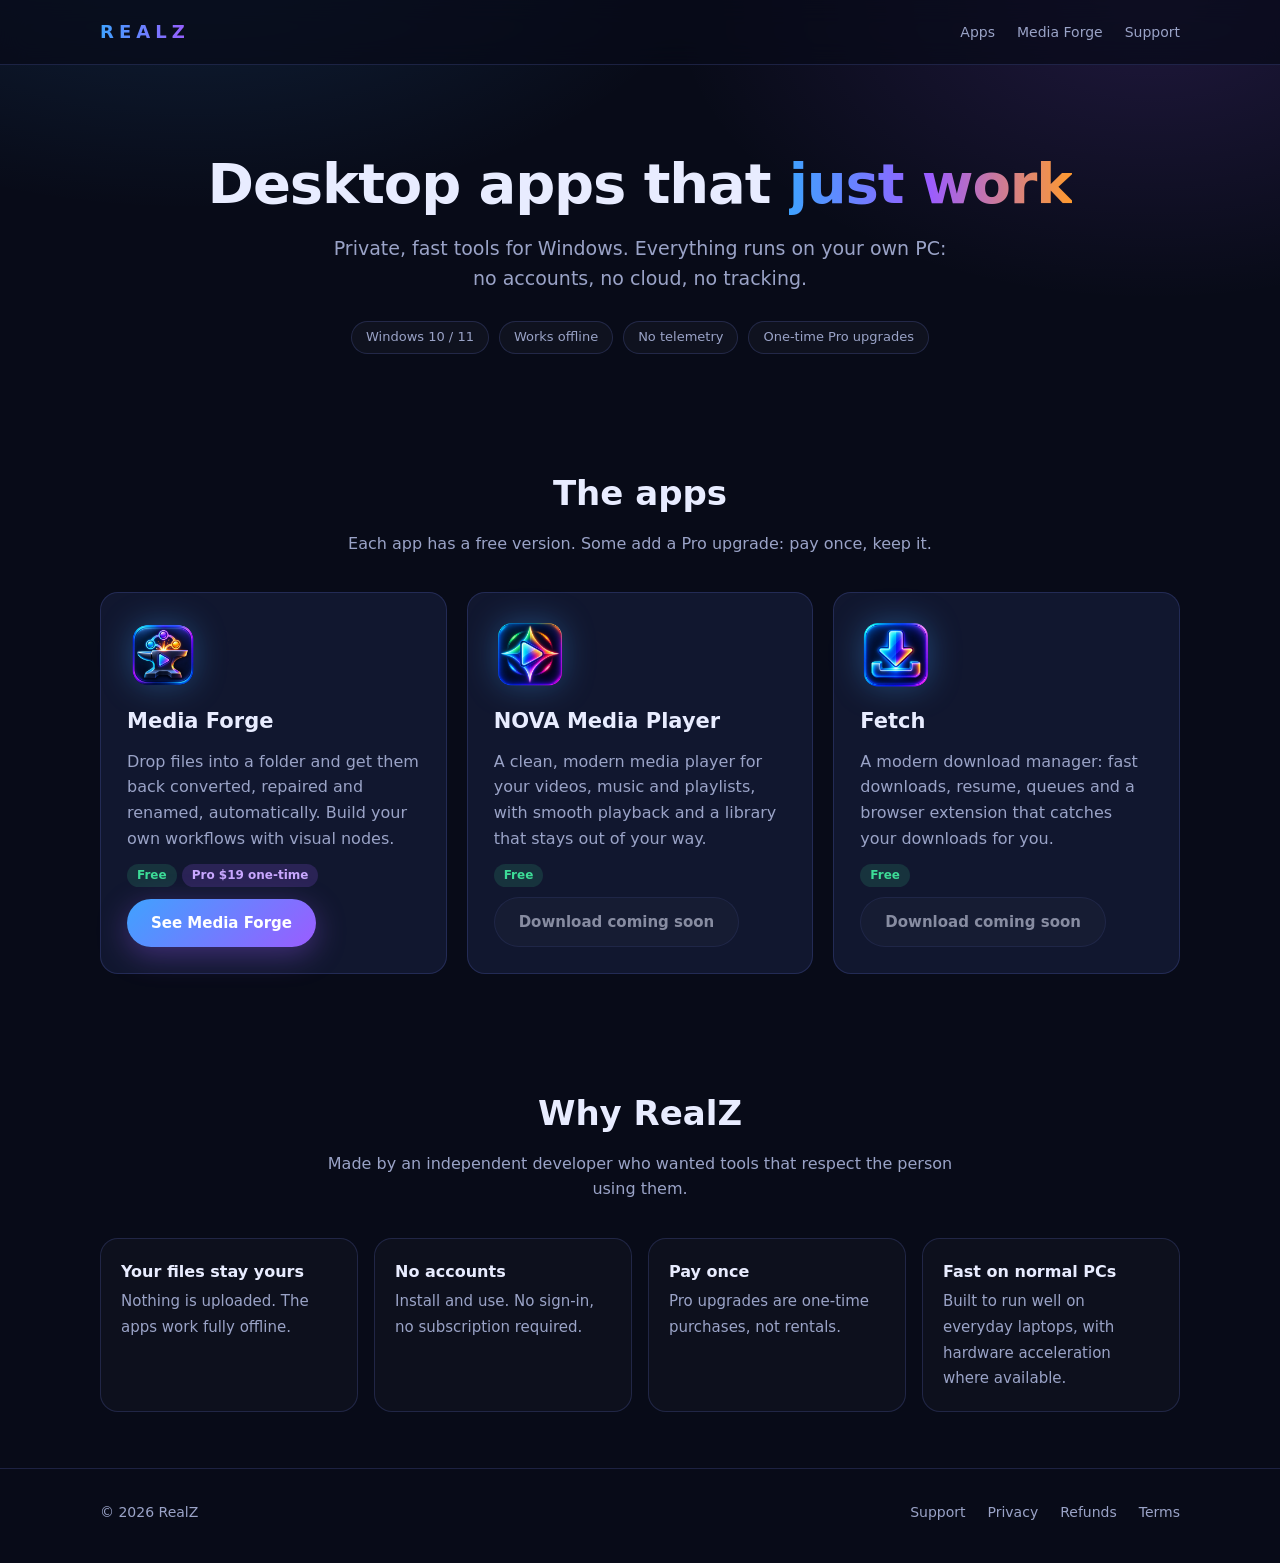
==== index.html @ 77c20a7e "RealZ website: home, Media Forge, support, privacy, refund and terms pages Co-Authored-By: Claude Op" ====
<!doctype html>
<html lang="en">
<head>
  <meta charset="utf-8">
  <meta name="viewport" content="width=device-width, initial-scale=1">
  <title>RealZ: private, powerful apps for Windows</title>
  <meta name="description" content="RealZ makes private, offline desktop apps for Windows: Media Forge (automatic media converter), NOVA (media player) and Fetch (download manager). No accounts, no cloud, no tracking.">
  <meta property="og:title" content="RealZ: private, powerful apps for Windows">
  <meta property="og:description" content="Media Forge, NOVA and Fetch: offline desktop apps with no accounts and no tracking.">
  <meta property="og:image" content="https://animazgames-crypto.github.io/img/forge.png">
  <link rel="icon" href="img/favicon.png">
  <link rel="stylesheet" href="style.css">
</head>
<body>
  <header>
    <div class="wrap">
      <a class="logo" href="./"><span>REALZ</span></a>
      <nav>
        <a href="./#apps">Apps</a>
        <a href="forge.html">Media Forge</a>
        <a href="support.html">Support</a>
      </nav>
    </div>
  </header>

  <main>
    <div class="wrap hero">
      <h1>Desktop apps that <em>just work</em></h1>
      <p>Private, fast tools for Windows. Everything runs on your own PC: no accounts, no cloud, no tracking.</p>
      <div class="pills">
        <span class="pill">Windows 10 / 11</span>
        <span class="pill">Works offline</span>
        <span class="pill">No telemetry</span>
        <span class="pill">One-time Pro upgrades</span>
      </div>
    </div>

    <section id="apps">
      <div class="wrap">
        <h2>The apps</h2>
        <p class="lead">Each app has a free version. Some add a Pro upgrade: pay once, keep it.</p>
        <div class="grid">
          <div class="card">
            <img src="img/forge.png" alt="RealZ Media Forge icon" width="72" height="72">
            <h3>Media Forge</h3>
            <p>Drop files into a folder and get them back converted, repaired and renamed, automatically. Build your own workflows with visual nodes.</p>
            <p><span class="tag">Free</span> <span class="tag pro">Pro $19 one-time</span></p>
            <a class="btn btn-main" href="forge.html">See Media Forge</a>
          </div>
          <div class="card">
            <img src="img/nova.png" alt="RealZ NOVA icon" width="72" height="72">
            <h3>NOVA Media Player</h3>
            <p>A clean, modern media player for your videos, music and playlists, with smooth playback and a library that stays out of your way.</p>
            <p><span class="tag">Free</span></p>
            <span class="btn btn-ghost" aria-disabled="true">Download coming soon</span>
          </div>
          <div class="card">
            <img src="img/fetch.png" alt="RealZ Fetch icon" width="72" height="72">
            <h3>Fetch</h3>
            <p>A modern download manager: fast downloads, resume, queues and a browser extension that catches your downloads for you.</p>
            <p><span class="tag">Free</span></p>
            <span class="btn btn-ghost" aria-disabled="true">Download coming soon</span>
          </div>
        </div>
      </div>
    </section>

    <section>
      <div class="wrap">
        <h2>Why RealZ</h2>
        <p class="lead">Made by an independent developer who wanted tools that respect the person using them.</p>
        <div class="features">
          <div class="feature"><b>Your files stay yours</b><span>Nothing is uploaded. The apps work fully offline.</span></div>
          <div class="feature"><b>No accounts</b><span>Install and use. No sign-in, no subscription required.</span></div>
          <div class="feature"><b>Pay once</b><span>Pro upgrades are one-time purchases, not rentals.</span></div>
          <div class="feature"><b>Fast on normal PCs</b><span>Built to run well on everyday laptops, with hardware acceleration where available.</span></div>
        </div>
      </div>
    </section>
  </main>

  <footer>
    <div class="wrap">
      <span>© 2026 RealZ</span>
      <nav>
        <a href="support.html">Support</a>
        <a href="privacy.html">Privacy</a>
        <a href="refund.html">Refunds</a>
        <a href="terms.html">Terms</a>
      </nav>
    </div>
  </footer>
</body>
</html>
---- style.css ----
/* RealZ website — dark neon, matching the app icons. */
:root {
  --bg: #080b18;
  --bg-2: #0e1328;
  --card: rgba(22, 28, 58, .72);
  --line: rgba(122, 140, 255, .18);
  --text: #e8ecff;
  --muted: #9aa3c7;
  --blue: #3fa2ff;
  --purple: #9b5cff;
  --orange: #ff9a2e;
  --green: #3ddc97;
  --radius: 18px;
}

* { box-sizing: border-box; }
html { scroll-behavior: smooth; }
body {
  margin: 0; background: var(--bg); color: var(--text);
  font: 16px/1.6 'Segoe UI', system-ui, -apple-system, sans-serif;
  background-image:
    radial-gradient(900px 500px at 15% -10%, rgba(63, 162, 255, .16), transparent 60%),
    radial-gradient(800px 500px at 90% 0%, rgba(155, 92, 255, .16), transparent 60%);
  background-attachment: fixed;
}
a { color: var(--blue); text-decoration: none; }
a:hover { text-decoration: underline; }
img { max-width: 100%; display: block; }
.wrap { width: min(1080px, 100% - 32px); margin: 0 auto; }

/* Header */
header { position: sticky; top: 0; z-index: 10; backdrop-filter: blur(12px); background: rgba(8, 11, 24, .72); border-bottom: 1px solid var(--line); }
header .wrap { display: flex; align-items: center; gap: 24px; height: 64px; }
.logo { font-weight: 800; letter-spacing: .28em; font-size: 18px; color: var(--text); }
.logo span { background: linear-gradient(90deg, var(--blue), var(--purple)); -webkit-background-clip: text; background-clip: text; color: transparent; }
nav { margin-left: auto; display: flex; gap: 22px; font-size: 14px; }
nav a { color: var(--muted); }
nav a:hover, nav a.active { color: var(--text); text-decoration: none; }

/* Hero */
.hero { padding: 88px 0 56px; text-align: center; }
.hero h1 { font-size: clamp(34px, 6vw, 56px); line-height: 1.1; margin: 0 0 18px; letter-spacing: -.02em; }
.hero h1 em { font-style: normal; background: linear-gradient(90deg, var(--blue), var(--purple), var(--orange)); -webkit-background-clip: text; background-clip: text; color: transparent; }
.hero p { color: var(--muted); font-size: 19px; max-width: 640px; margin: 0 auto 28px; }
.hero .app-icon { width: 128px; margin: 0 auto 22px; filter: drop-shadow(0 0 28px rgba(155, 92, 255, .45)); }
.pills { display: flex; gap: 10px; justify-content: center; flex-wrap: wrap; }
.pill { font-size: 13px; color: var(--muted); border: 1px solid var(--line); border-radius: 999px; padding: 5px 14px; background: rgba(255, 255, 255, .03); }

/* Buttons */
.btn { display: inline-flex; align-items: center; justify-content: center; gap: 8px; padding: 12px 24px; border-radius: 999px; font-weight: 700; font-size: 15px; border: 0; cursor: pointer; }
.btn:hover { text-decoration: none; filter: brightness(1.1); }
.btn-main { color: #fff; background: linear-gradient(135deg, var(--blue), var(--purple)); box-shadow: 0 8px 30px rgba(155, 92, 255, .35); }
.btn-ghost { color: var(--text); border: 1px solid var(--line); background: rgba(255, 255, 255, .04); }
.btn[aria-disabled="true"] { opacity: .55; cursor: default; filter: none; }
.actions { display: flex; gap: 12px; justify-content: center; flex-wrap: wrap; margin-top: 8px; }
.soon { display: block; font-size: 13px; color: var(--muted); margin-top: 10px; }

/* Sections */
section { padding: 56px 0; }
h2 { font-size: clamp(26px, 4vw, 34px); margin: 0 0 10px; text-align: center; }
.lead { color: var(--muted); text-align: center; max-width: 640px; margin: 0 auto 36px; }

.grid { display: grid; grid-template-columns: repeat(auto-fit, minmax(280px, 1fr)); gap: 20px; }
.card { background: var(--card); border: 1px solid var(--line); border-radius: var(--radius); padding: 26px; display: flex; flex-direction: column; gap: 10px; }
.card img { width: 72px; filter: drop-shadow(0 0 16px rgba(63, 162, 255, .35)); }
.card h3 { margin: 4px 0 0; font-size: 21px; }
.card p { margin: 0; color: var(--muted); }
.card .price { font-weight: 700; color: var(--text); }
.card .btn { margin-top: auto; align-self: flex-start; }
.tag { display: inline-block; font-size: 12px; font-weight: 700; padding: 2px 10px; border-radius: 999px; background: rgba(61, 220, 151, .14); color: var(--green); }
.tag.pro { background: rgba(155, 92, 255, .18); color: #c9a8ff; }

/* Feature list */
.features { display: grid; grid-template-columns: repeat(auto-fit, minmax(240px, 1fr)); gap: 16px; }
.feature { padding: 20px; border-radius: var(--radius); border: 1px solid var(--line); background: rgba(255, 255, 255, .025); }
.feature b { display: block; margin-bottom: 4px; }
.feature span { color: var(--muted); font-size: 15px; }

/* Plans */
.plans { display: grid; grid-template-columns: repeat(auto-fit, minmax(300px, 1fr)); gap: 20px; }
.plan { background: var(--card); border: 1px solid var(--line); border-radius: var(--radius); padding: 28px; }
.plan.pro { border-color: rgba(155, 92, 255, .55); box-shadow: 0 0 40px rgba(155, 92, 255, .18); }
.plan h3 { margin: 0; font-size: 22px; }
.plan .amount { font-size: 40px; font-weight: 800; margin: 8px 0 2px; }
.plan .amount small { font-size: 15px; color: var(--muted); font-weight: 500; }
.plan ul { padding: 0; margin: 18px 0 22px; list-style: none; }
.plan li { padding: 6px 0 6px 28px; position: relative; color: #cfd5f5; }
.plan li::before { content: '✓'; position: absolute; left: 4px; color: var(--green); font-weight: 700; }
.plan.pro li::before { color: #c9a8ff; }

/* FAQ + text pages */
.faq { max-width: 760px; margin: 0 auto; }
details { border: 1px solid var(--line); border-radius: 14px; padding: 14px 18px; margin-bottom: 10px; background: rgba(255, 255, 255, .025); }
summary { cursor: pointer; font-weight: 600; }
details p { color: var(--muted); margin: 10px 0 0; }
.doc { max-width: 760px; margin: 0 auto; padding: 56px 0 72px; }
.doc h1 { font-size: 36px; margin: 0 0 6px; }
.doc .updated { color: var(--muted); margin: 0 0 32px; }
.doc h2 { text-align: left; font-size: 21px; margin: 32px 0 8px; }
.doc p, .doc li { color: #cfd5f5; }

/* Footer */
footer { border-top: 1px solid var(--line); padding: 32px 0 40px; color: var(--muted); font-size: 14px; }
footer .wrap { display: flex; flex-wrap: wrap; gap: 12px 24px; align-items: center; }
footer nav { margin-left: auto; }

@media (max-width: 640px) {
  header .wrap { gap: 12px; }
  nav { gap: 14px; font-size: 13px; }
  .hero { padding: 56px 0 36px; }
  footer nav { margin-left: 0; }
}
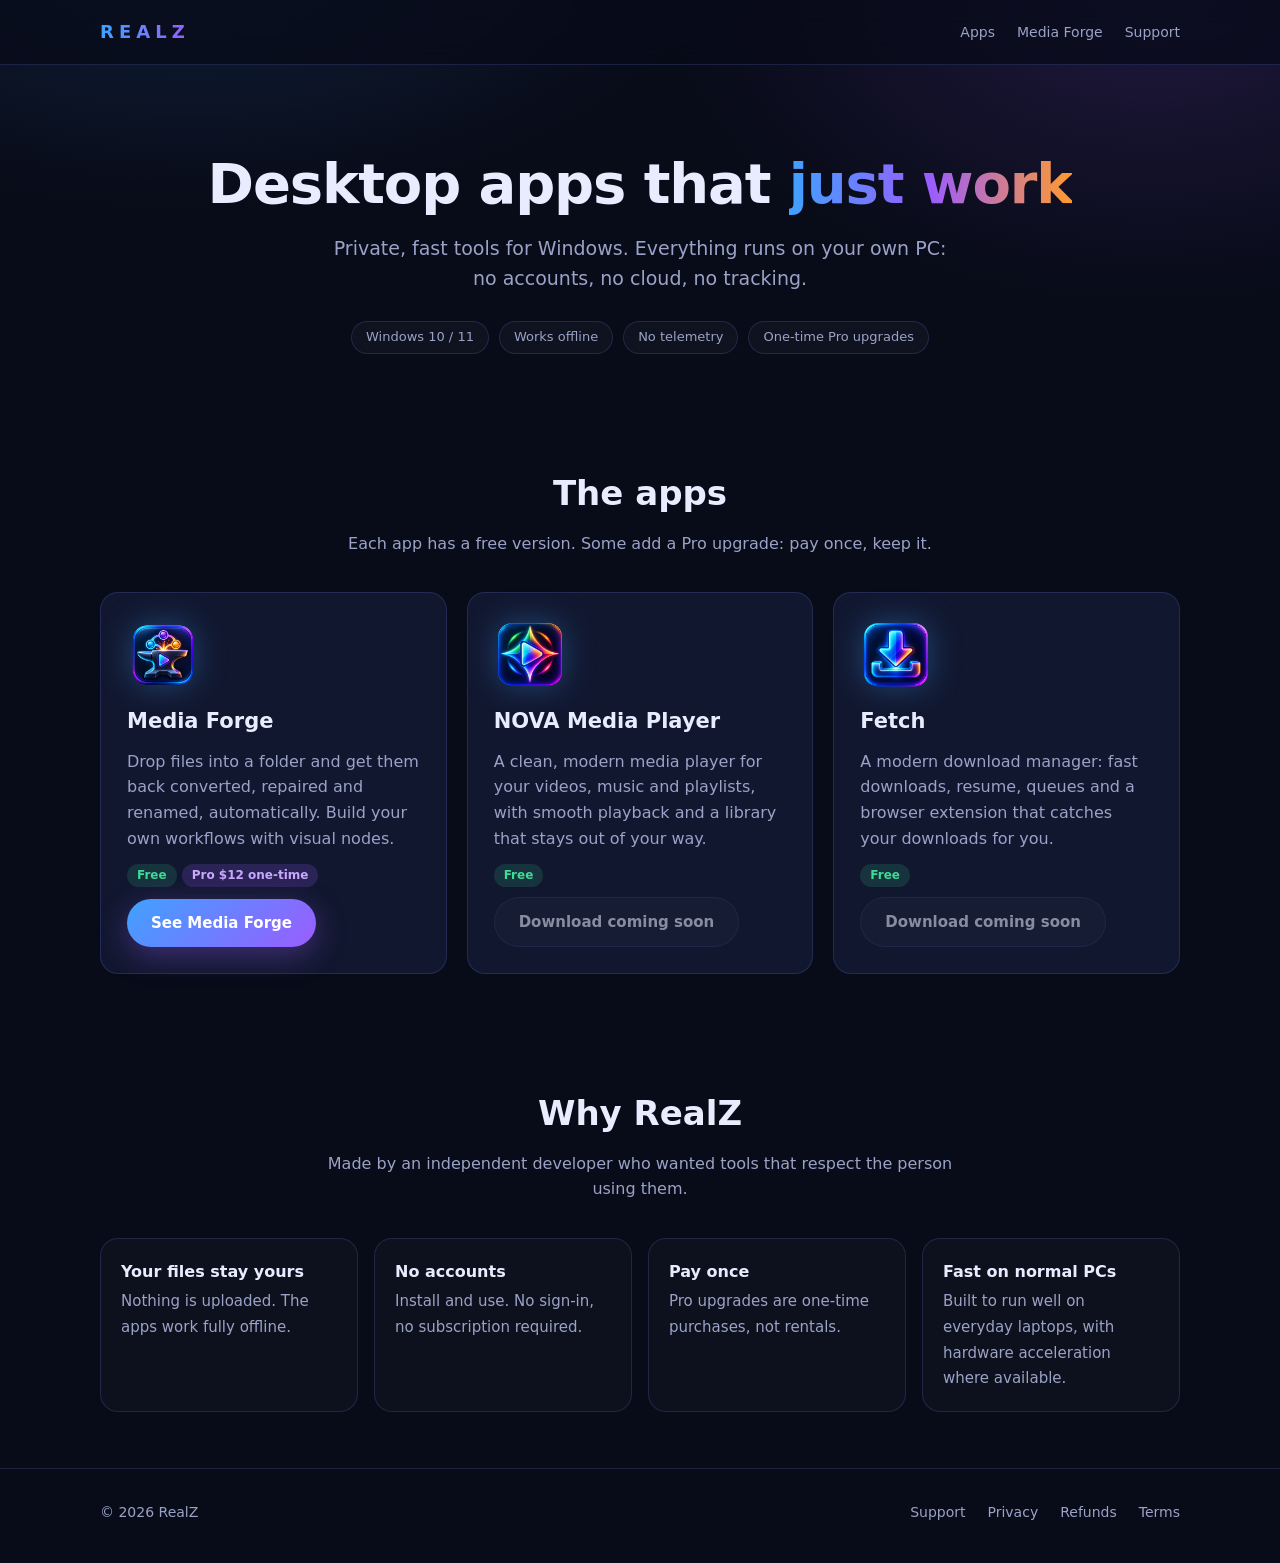
==== commit e7935e5b: "Forge Pro: $12 launch price, match the app's Pro features, explain key activation Co-Authored-By: Cl" ====
--- a/index.html
+++ b/index.html
@@ -44,7 +44,7 @@
             <img src="img/forge.png" alt="RealZ Media Forge icon" width="72" height="72">
             <h3>Media Forge</h3>
             <p>Drop files into a folder and get them back converted, repaired and renamed, automatically. Build your own workflows with visual nodes.</p>
-            <p><span class="tag">Free</span> <span class="tag pro">Pro $19 one-time</span></p>
+            <p><span class="tag">Free</span> <span class="tag pro">Pro $12 one-time</span></p>
             <a class="btn btn-main" href="forge.html">See Media Forge</a>
           </div>
           <div class="card">
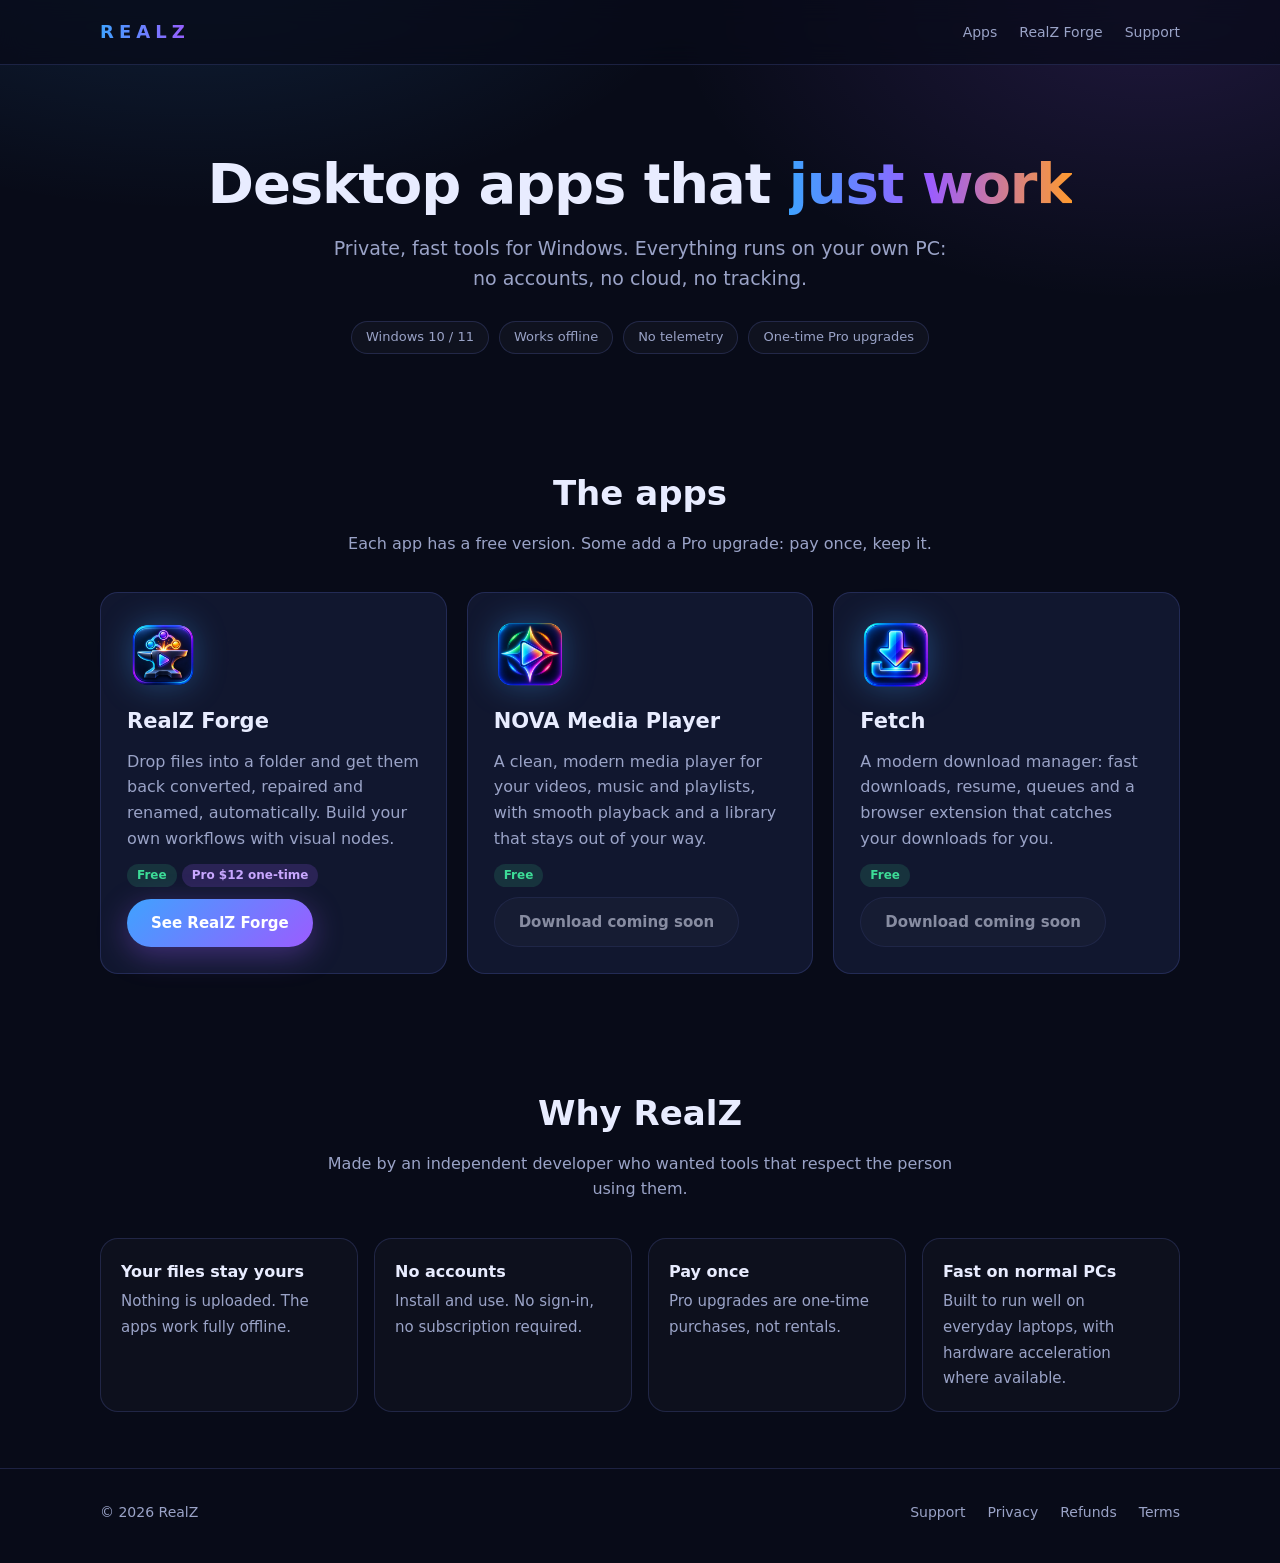
==== commit f3a57649: "RealZ Forge 1.7.0: rename from Media Forge, free download live, FAQ for SmartScreen and FFmpeg Co-Au" ====
--- a/index.html
+++ b/index.html
@@ -4,9 +4,9 @@
   <meta charset="utf-8">
   <meta name="viewport" content="width=device-width, initial-scale=1">
   <title>RealZ: private, powerful apps for Windows</title>
-  <meta name="description" content="RealZ makes private, offline desktop apps for Windows: Media Forge (automatic media converter), NOVA (media player) and Fetch (download manager). No accounts, no cloud, no tracking.">
+  <meta name="description" content="RealZ makes private, offline desktop apps for Windows: RealZ Forge (automatic media converter), NOVA (media player) and Fetch (download manager). No accounts, no cloud, no tracking.">
   <meta property="og:title" content="RealZ: private, powerful apps for Windows">
-  <meta property="og:description" content="Media Forge, NOVA and Fetch: offline desktop apps with no accounts and no tracking.">
+  <meta property="og:description" content="RealZ Forge, NOVA and Fetch: offline desktop apps with no accounts and no tracking.">
   <meta property="og:image" content="https://animazgames-crypto.github.io/img/forge.png">
   <link rel="icon" href="img/favicon.png">
   <link rel="stylesheet" href="style.css">
@@ -17,7 +17,7 @@
       <a class="logo" href="./"><span>REALZ</span></a>
       <nav>
         <a href="./#apps">Apps</a>
-        <a href="forge.html">Media Forge</a>
+        <a href="forge.html">RealZ Forge</a>
         <a href="support.html">Support</a>
       </nav>
     </div>
@@ -41,11 +41,11 @@
         <p class="lead">Each app has a free version. Some add a Pro upgrade: pay once, keep it.</p>
         <div class="grid">
           <div class="card">
-            <img src="img/forge.png" alt="RealZ Media Forge icon" width="72" height="72">
-            <h3>Media Forge</h3>
+            <img src="img/forge.png" alt="RealZ Forge icon" width="72" height="72">
+            <h3>RealZ Forge</h3>
             <p>Drop files into a folder and get them back converted, repaired and renamed, automatically. Build your own workflows with visual nodes.</p>
             <p><span class="tag">Free</span> <span class="tag pro">Pro $12 one-time</span></p>
-            <a class="btn btn-main" href="forge.html">See Media Forge</a>
+            <a class="btn btn-main" href="forge.html">See RealZ Forge</a>
           </div>
           <div class="card">
             <img src="img/nova.png" alt="RealZ NOVA icon" width="72" height="72">
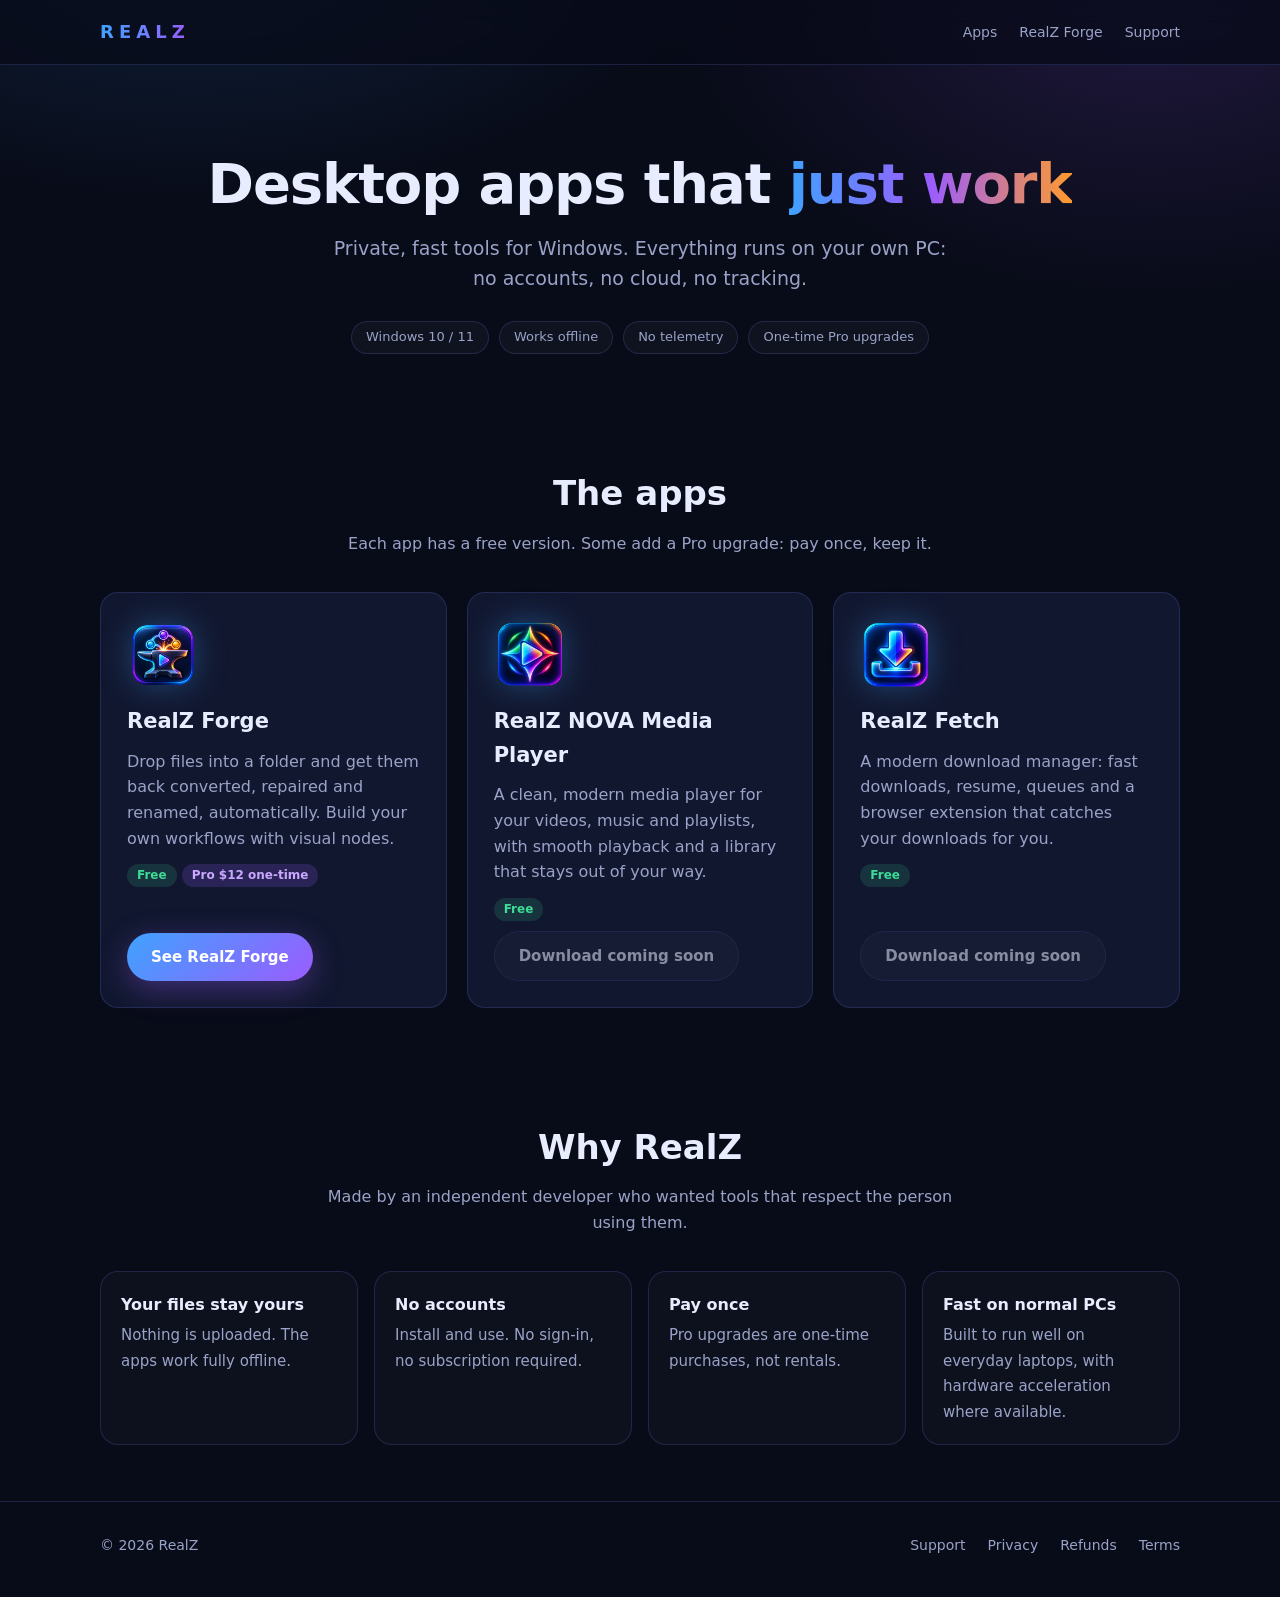
==== commit e98ed4d6: "Sell Forge Pro via PayPal with RealZ keys; move site to realz-softwares.github.io; Forge 1.7.1 Co-Au" ====
--- a/index.html
+++ b/index.html
@@ -4,10 +4,10 @@
   <meta charset="utf-8">
   <meta name="viewport" content="width=device-width, initial-scale=1">
   <title>RealZ: private, powerful apps for Windows</title>
-  <meta name="description" content="RealZ makes private, offline desktop apps for Windows: RealZ Forge (automatic media converter), NOVA (media player) and Fetch (download manager). No accounts, no cloud, no tracking.">
+  <meta name="description" content="RealZ makes private, offline desktop apps for Windows: RealZ Forge (automatic media converter), RealZ NOVA (media player) and RealZ Fetch (download manager). No accounts, no cloud, no tracking.">
   <meta property="og:title" content="RealZ: private, powerful apps for Windows">
-  <meta property="og:description" content="RealZ Forge, NOVA and Fetch: offline desktop apps with no accounts and no tracking.">
-  <meta property="og:image" content="https://animazgames-crypto.github.io/img/forge.png">
+  <meta property="og:description" content="RealZ Forge, RealZ NOVA and RealZ Fetch: offline desktop apps with no accounts and no tracking.">
+  <meta property="og:image" content="https://realz-softwares.github.io/img/forge.png">
   <link rel="icon" href="img/favicon.png">
   <link rel="stylesheet" href="style.css">
 </head>
@@ -49,14 +49,14 @@
           </div>
           <div class="card">
             <img src="img/nova.png" alt="RealZ NOVA icon" width="72" height="72">
-            <h3>NOVA Media Player</h3>
+            <h3>RealZ NOVA Media Player</h3>
             <p>A clean, modern media player for your videos, music and playlists, with smooth playback and a library that stays out of your way.</p>
             <p><span class="tag">Free</span></p>
             <span class="btn btn-ghost" aria-disabled="true">Download coming soon</span>
           </div>
           <div class="card">
             <img src="img/fetch.png" alt="RealZ Fetch icon" width="72" height="72">
-            <h3>Fetch</h3>
+            <h3>RealZ Fetch</h3>
             <p>A modern download manager: fast downloads, resume, queues and a browser extension that catches your downloads for you.</p>
             <p><span class="tag">Free</span></p>
             <span class="btn btn-ghost" aria-disabled="true">Download coming soon</span>
--- a/style.css
+++ b/style.css
@@ -110,3 +110,5 @@
   .hero { padding: 56px 0 36px; }
   footer nav { margin-left: 0; }
 }
+
+.pro-tag { font-style: normal; font-size: 11px; font-weight: 700; letter-spacing: .04em; text-transform: uppercase; padding: 1px 7px; border-radius: 999px; border: 1px solid currentColor; opacity: .8; margin-left: 4px; vertical-align: 2px; }
